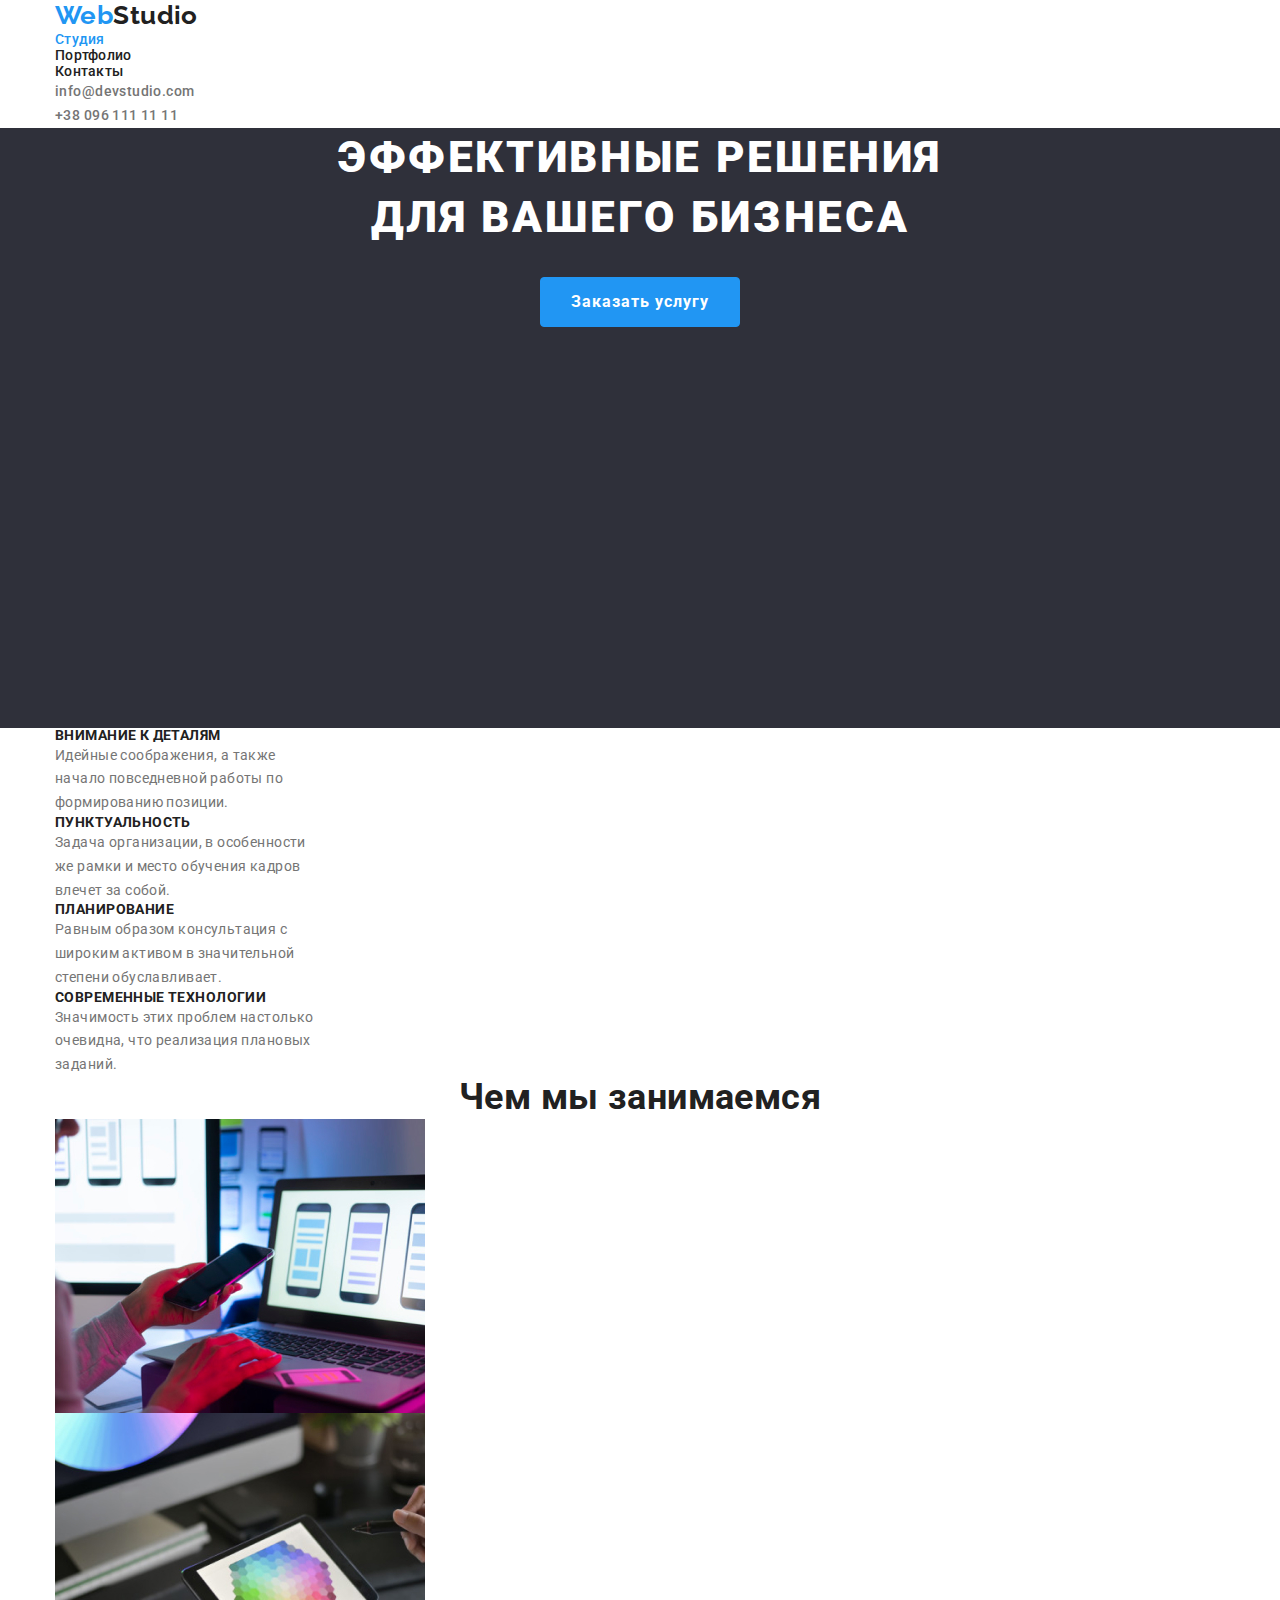
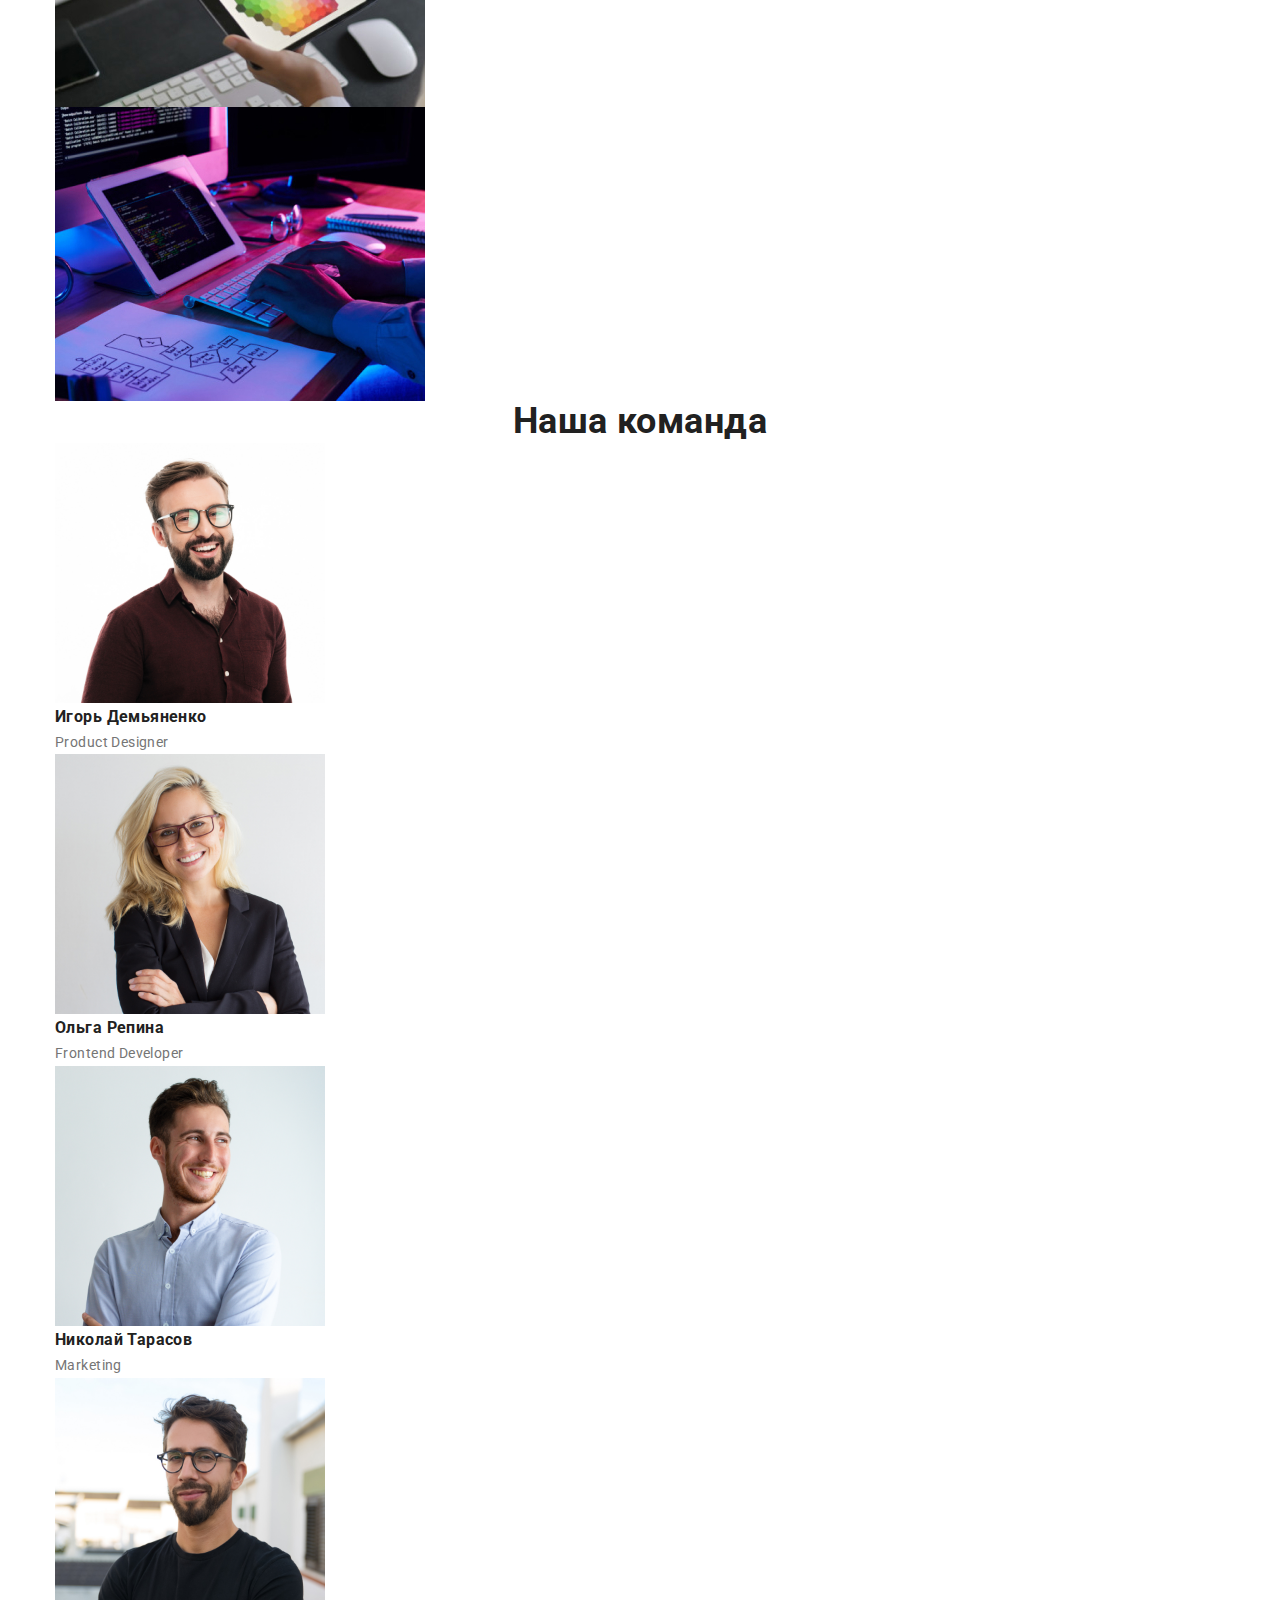
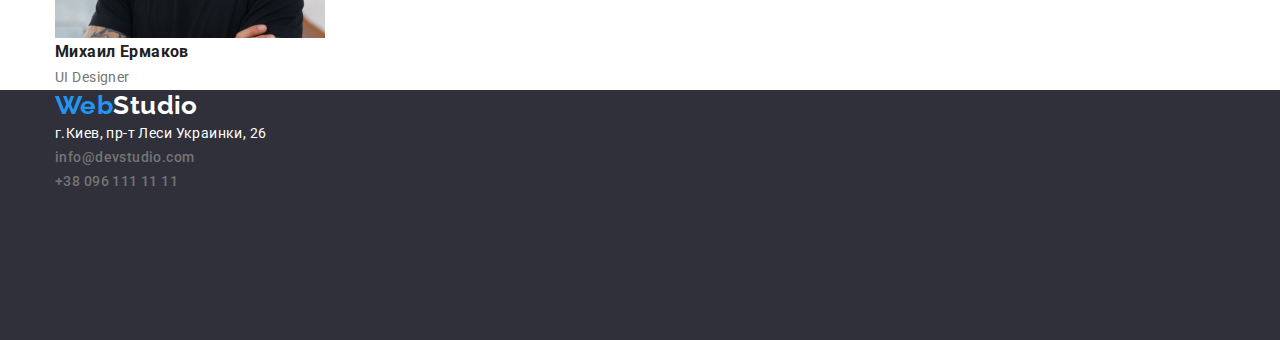
==== index.html @ feffd627 "change read me" ====
<!DOCTYPE html>
<html lang="ru">
<head>
    <meta charset="UTF-8">
    <meta http-equiv="X-UA-Compatible" content="IE=edge">
    <meta name="viewport" content="width=device-width, initial-scale=1.0">
    <title>Studio</title>
    <link rel="preconnect" href="https://fonts.gstatic.com">
    <link href="https://fonts.googleapis.com/css2?family=Raleway:wght@700&family=Roboto:wght@400;500;700&display=swap" rel="stylesheet">
    <link rel="stylesheet" href="./css/main.css">
</head>
<body>
    <header>
        <div class="container">
            <nav class="header-nav">
                <a href="./index.html" class="logo black">
                    <span class="blue">Web</span><span>Studio</span>
                </a>
                <ul class="page-ref"> 
                    <li>
                        <a href="index.html" class="active page">Студия</a>
                    </li>
                    <li>
                        <a href="portfolio.html" class="page">Портфолио</a>
                    </li>
                    <li>
                        <a href="/contact" class="page">Контакты</a>
                    </li>
                </ul>
            </nav>
            <ul class="contacts">
                <li>
                    <a href="/email" class="mail">info@devstudio.com</a>
                </li>
                <li>
                    <a href="/mobile">+38 096 111 11 11</a>
                </li>
            </ul>         
        </div>
    </header>
    <main>
        <section class="hero">
            <div class="container">
                <h1>Эффективные решения<br>для вашего бизнеса</h1>
                <button class="button">Заказать услугу</button>
            </div>
        </section>
         <!-- Особенности -->
        <section class="advantages">
            <div class="container">
                <!-- заголовок скроем -->
                <h2 class=advantages-title>Принципы работы</h2>
                <ul>
                    <li class="advantages-list">
                        <h3>Внимание к деталям</h3>
                        <p>Идейные соображения, а также начало повседневной работы по формированию позиции.</p>
                    </li>
                    <li class="advantages-list">
                        <h3>Пунктуальность</h3>
                        <p>Задача организации, в особенности же рамки и место обучения кадров влечет за собой.</p>
                    </li>
                    <li class="advantages-list">
                        <h3>Планирование</h3>
                        <p>Равным образом консультация с широким активом в значительной степени обуславливает.</p>
                    </li>
                    <li class="advantages-list">
                        <h3>Современные технологии</h3>
                        <p>Значимость этих проблем настолько очевидна, что реализация плановых заданий.</p>
                    </li>
                </ul>
            </div>
        </section>
        <!-- Чем мы занимаемся -->
        <section class="occupation">
            <div class="container">
                <h2 class="occupation-title">Чем мы занимаемся</h2>
                <ul class="occupation-direct">
                    <li>
                        <img src="./images/img01.jpg" alt="Фото рабочего места 1" width="370">
                    </li>
                    <li>
                        <img src="./images/img02.jpg" alt="Фото рабочего места 2" width="370">
                    </li>
                    <li>
                        <img src="./images/img03.jpg" alt="Фото рабочего места 3" width="370">
                    </li>
                </ul>
            </div>
        </section>
        <!-- Наша команда -->
        <section class="group">
            <div class="container">
                <h2 class="group-title">Наша команда</h2>
                <ul class="employee">
                    <li class="employee-card">
                        <img src="./images/img04.jpg" alt="фото Игоря Демьянченко" width="270">
                        <h3 class="employee-name">Игорь Демьяненко</h3>
                        <p>Product Designer</p>
                    </li>
                    <li class="employee-card">
                        <img src="./images/img05.jpg" alt="фото Ольги Репиной" width="270">
                        <h3 class="employee-name">Ольга Репина</h3>
                        <p>Frontend Developer</p>
                    </li>
                    <li class="employee-card">
                        <img src="./images/img06.jpg" alt="фото Николая Тарасова" width="270">
                        <h3 class="employee-name">Николай Тарасов</h3>
                        <p>Marketing</p>
                    </li>
                    <li class="employee-card">
                        <img src="./images/img07.jpg" alt="фото Михаила Ермакова" width="270">
                        <h3 class="employee-name">Михаил Ермаков</h3>
                        <p>UI Designer</p>
                    </li>
                </ul>
            </div>
        </section>
    </main>
    <!--добро пожаловать в подвал-->
    <footer>
        <div class="container">
            <a class="logo white" href="./index.html">
                <span class="blue">Web</span><span>Studio</span>
            </a>
            <address class="address">
                <p>г.Киев, пр-т Леси Украинки, 26</p>
            </address>
            <ul class="contacts">
                <li>
                    <a href="/email">info@devstudio.com</a>
                </li>
                <li>
                    <a href="/mobile">+38 096 111 11 11</a>
                </li>
            </ul>
        </div>              
    </footer>
</body>
</html>
---- css/main.css ----
/*обнуление стилей базавое*/
* {
  margin: 0;
  padding: 0;
  box-sizing: border-box;
}
/*основной стиль*/
img {
  display: block;
}
/*Применяем кастомную переменную*/
:root {
  --primary-font-color: #212121;
  --secondary-font-color: #757575;
  --accent-color: #2196f3;
  --second-accent-color: #ffffff;
  --hero-background-color: #2f303a;
  --background-color: #f5f4fa;
  --secondary-backround-color: #2f303a;
}
body {
  font-family: 'Roboto', sans-serif;
  font-weight: 400;
  letter-spacing: 0.03em;
  font-size: 14px;
  line-height: 1.71;
  color: var(--primary-font-color);
  margin: 0px;
}
/*Убираем точки элементов списка*/
ul {
  list-style-type: none;
  padding: 0;
  margin: 0;
}
/*убираем подчеркивание ссылок*/
a,
a:visited {
  text-decoration: none;
}
h1 {
  margin: 0;
  font-weight: 900;
  font-size: 44px;
  line-height: 1.36;
  letter-spacing: 0.06em;
  text-align: center;
  color: #ffffff;
  text-transform: uppercase;
}
/*задаём основные параметры которые не были унаследованны*/
h2 {
  font-size: 36px;
  line-height: 1.16;
  font-weight: 700;
  text-align: center;
  margin: 0;
}
/*убераем маржин для заголовка 3 уровня*/
h3 {
  margin: 0;
}
h3 p {
  font-style: normal;
  font-weight: normal;
  font-size: 14px;
  line-height: 1.7;
  color: var(--secondary-font-color);
  letter-spacing: 0.03em;
}
/*Прячем псевдо заголовки*/
.advantages-title,
.portfolio-title {
  display: none;
}
/*размер основного контейнера нв всех секциях*/
.container {
  width: 1200px;
  padding-left: 15px;
  padding-right: 15px;
  margin-left: auto;
  margin-right: auto;
}
.header-nav {
  /* display: flex;
  /* align-items: center; */
  height: inherit;
}
.logo {
  font-family: 'Raleway', sans-serif;
  font-weight: 700;
  font-size: 26px;
  line-height: 1.19;
  padding-top: 24px;
  padding-bottom: 25px;
}
.black {
  color: var(--primary-font-color);
}
.white {
  color: var(--second-accent-color);
}
.blue {
  color: var(--accent-color);
}
.logo:focus {
  outline: none;
}
/*убираем поля при фокусироке мышью*/
.page:focus {
  outline: none;
  color: var(--accent-color);
}
.header-nav {
  /*display: flex;
  align-items: center;*/
  height: inherit;
}
.page {
  color: var(--primary-font-color);
  /*padding-top: 32px;
  padding-bottom: 32px;*/
}
.page-ref,
a:visited {
  letter-spacing: 0.02em;
  line-height: 1.14;
  font-weight: 500;
}
/*подсвечиваем цветом активную страницу*/
.active.page {
  color: var(--accent-color);
}
/*Блок Герой - он такой! Кто мерял - тот знает*/
.hero {
  background-size: cover;
  background-position: absolute;
  background-color: var(--hero-background-color);
  text-align: center;
  height: 600px;
}
/*Геройская кнопка*/
.button,
.button:focus {
  width: 200px;
  height: 50px;
  border: 1px solid var(--accent-color);
  background-color: var(--accent-color);
  letter-spacing: 0.06em;
  line-height: 1.87;
  font-size: 16px;
  font-family: 'Roboto', sans-serif;
  color: var(--second-accent-color);
  font-weight: 700;
  outline: none;
  cursor: pointer;
  margin-top: 30px;
  border-radius: 4px;
}
/*задаём ключевые параметры блоку превосходств*/
.advantages {
  line-height: 1.1;
  letter-spacing: 0.03em;
}
/*меняем направление и задаём внутренний просвет списку
.advantages ul{
  display: flex;
  justify-content: space-between;
}*/
/*задаем ширину блока преимуществ*/
.advantages li {
  width: 270px;
}
.advantages h3 {
  font-size: 14px;
  line-height: 1.14;
  font-weight: 700;
  text-transform: uppercase;
  color: var(--primary-font-color);
}
.advantages,
.group p {
  line-height: 1.7;
  color: var(--secondary-font-color);
}

footer {
  background-color: #2f303a;
  height: 250px;
}

/*отменяем интерполяцию*/
.address {
  font-style: normal;
  color: var(--second-accent-color);
}
.contacts a {
  font-weight: 500;
  line-height: 1.1;
  color: var(--secondary-font-color);
}
.filter-button {
  font-family: 'Roboto', sans-serif;
  font-weight: 500;
  font-weight: 500;
  font-size: 16px;
  line-height: 1.63;
  background-color: var(--background-color);
  color: var(--primary-font-color);
  padding: 6px 22px;
  border-radius: 4px;
  border: none;
  transition: 0.3s;
}
.filter-button:hover {
  background-color: var(--accent-color);
  color: var(--second-accent-color);
  box-shadow: 0px 3px 1px rgba(0, 0, 0, 0.1), 0px 1px 2px rgba(0, 0, 0, 0.08),
    0px 2px 2px rgba(0, 0, 0, 0.12);
}
.project-link {
  font-weight: bold;
  font-size: 18px;
  line-height: 2;
  letter-spacing: 0.06em;
  color: var(--primary-font-color);
}
.project-link p {
  font-size: 16px;
  line-height: 1.87;
  letter-spacing: 0.03em;
  color: var(--secondary-font-color);
}
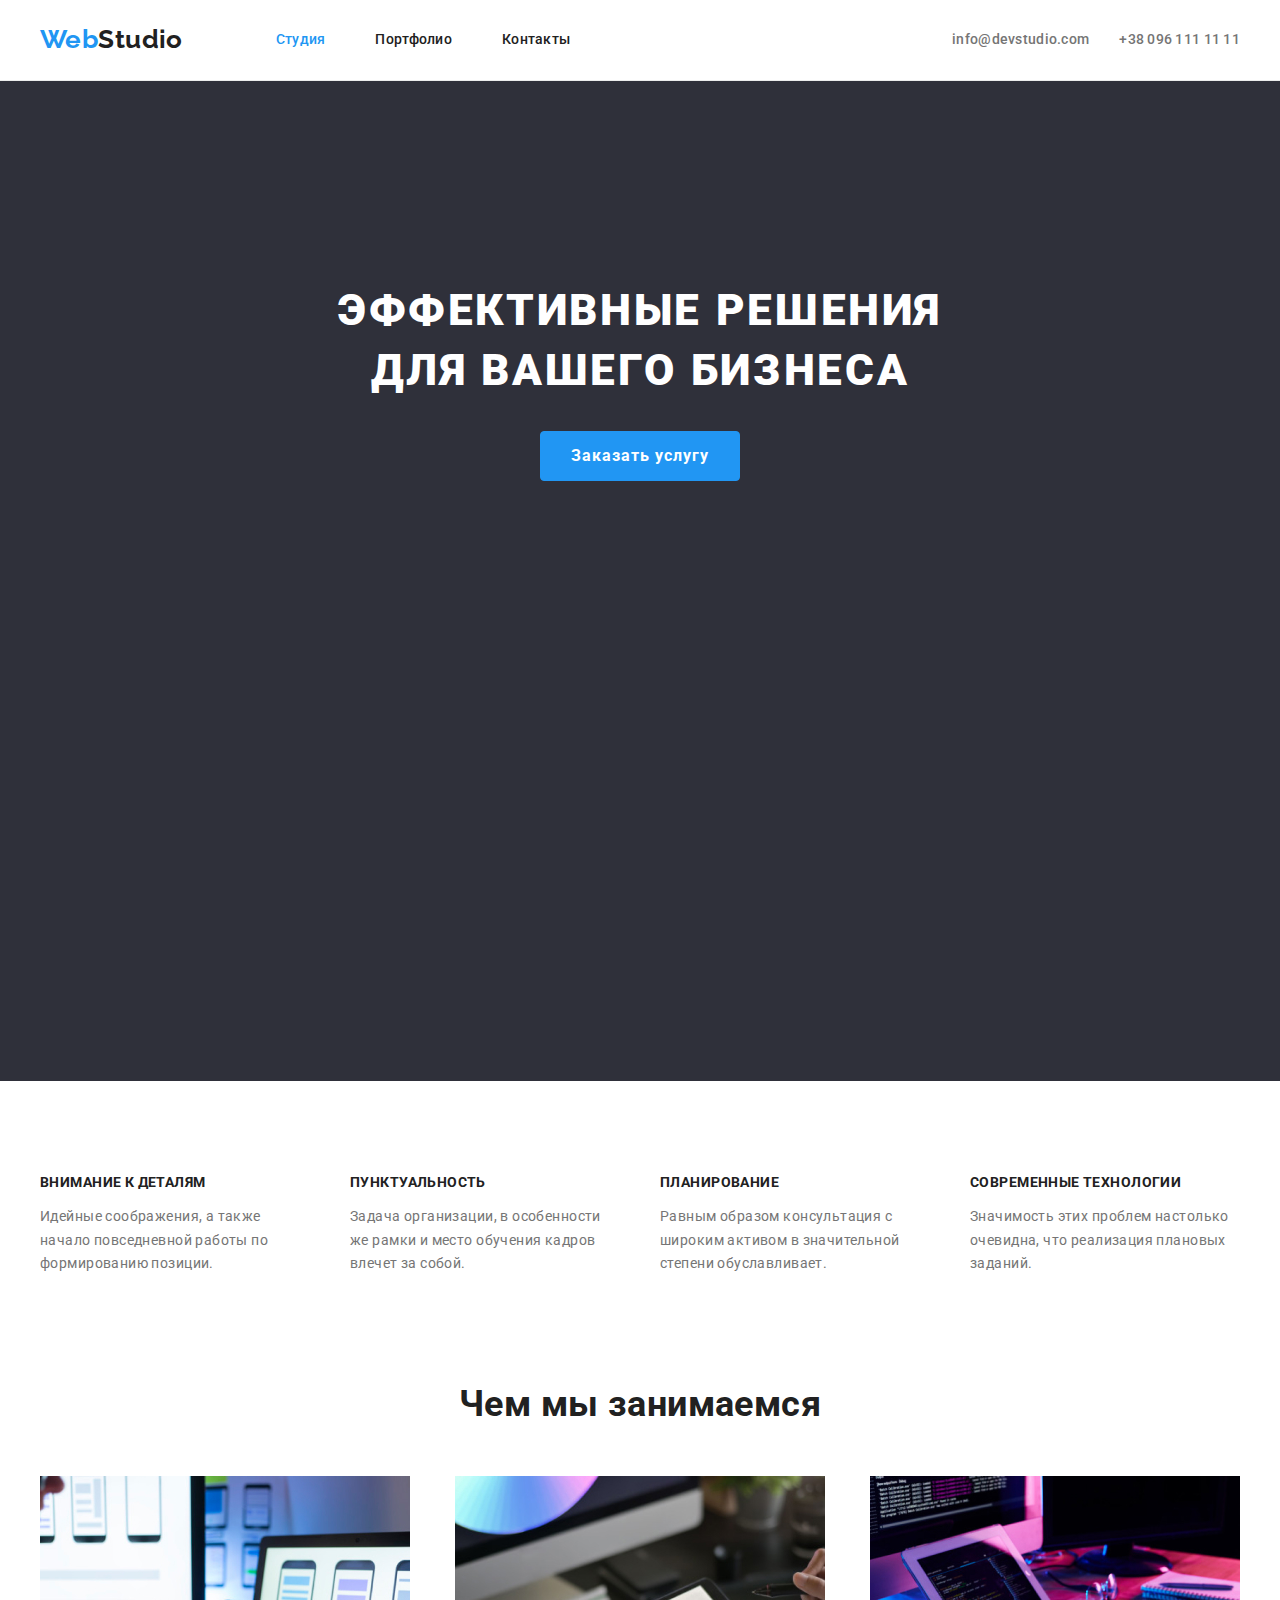
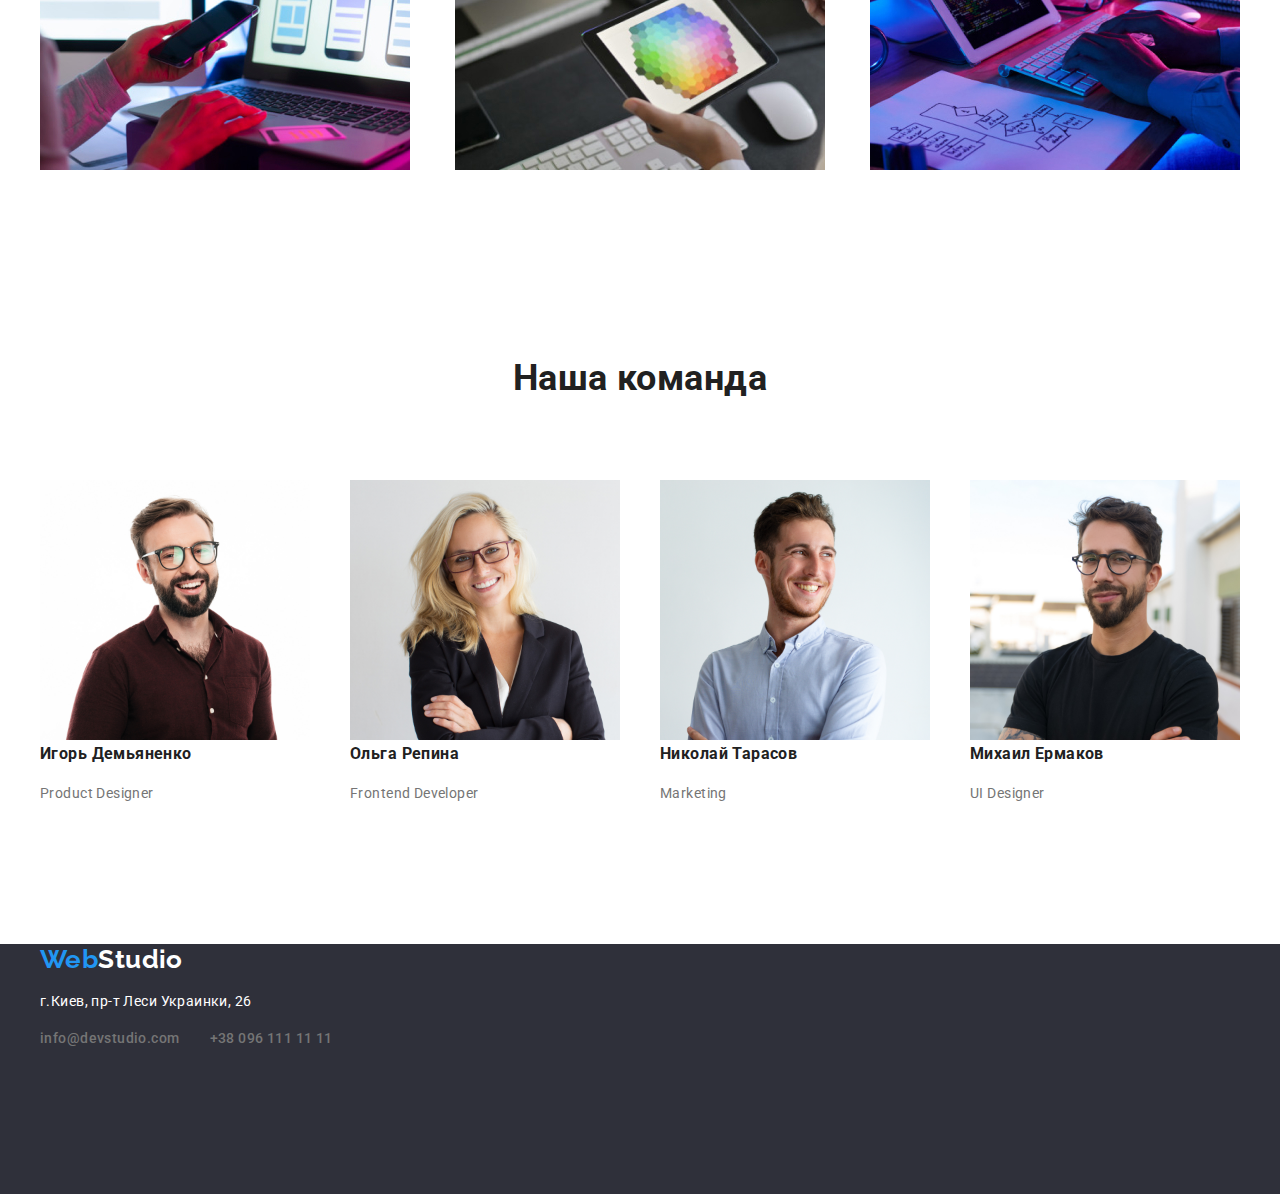
==== commit ccef2f89: "add geometry and style" ====
--- a/index.html
+++ b/index.html
@@ -7,21 +7,22 @@
     <title>Studio</title>
     <link rel="preconnect" href="https://fonts.gstatic.com">
     <link href="https://fonts.googleapis.com/css2?family=Raleway:wght@700&family=Roboto:wght@400;500;700&display=swap" rel="stylesheet">
+    <link rel="stilesheet" href="https://cdnjs.cloudflare.com/ajax/libs/modern-normalize/1.0.0/modern-normalize.min.css">
     <link rel="stylesheet" href="./css/main.css">
 </head>
 <body>
     <header>
-        <div class="container">
+        <div class="container header">
             <nav class="header-nav">
                 <a href="./index.html" class="logo black">
-                    <span class="blue">Web</span><span>Studio</span>
+                    <span class="blue">Web</span>Studio
                 </a>
                 <ul class="page-ref"> 
                     <li>
-                        <a href="index.html" class="active page">Студия</a>
+                        <a href="./index.html" class="active page">Студия</a>
                     </li>
                     <li>
-                        <a href="portfolio.html" class="page">Портфолио</a>
+                        <a href="./portfolio.html" class="page">Портфолио</a>
                     </li>
                     <li>
                         <a href="/contact" class="page">Контакты</a>
@@ -33,7 +34,7 @@
                     <a href="/email" class="mail">info@devstudio.com</a>
                 </li>
                 <li>
-                    <a href="/mobile">+38 096 111 11 11</a>
+                    <a href="/mobile" class="mobile">+38 096 111 11 11</a>
                 </li>
             </ul>         
         </div>
--- a/css/main.css
+++ b/css/main.css
@@ -1,14 +1,4 @@
-/*обнуление стилей базавое*/
-* {
-  margin: 0;
-  padding: 0;
-  box-sizing: border-box;
-}
-/*основной стиль*/
-img {
-  display: block;
-}
-/*Применяем кастомную переменную*/
+/* Применяем кастомную переменную */
 :root {
   --primary-font-color: #212121;
   --secondary-font-color: #757575;
@@ -18,6 +8,10 @@
   --background-color: #f5f4fa;
   --secondary-backround-color: #2f303a;
 }
+/* отображаем картинки блоками */
+img {
+  display: block;
+}
 body {
   font-family: 'Roboto', sans-serif;
   font-weight: 400;
@@ -27,13 +21,13 @@
   color: var(--primary-font-color);
   margin: 0px;
 }
-/*Убираем точки элементов списка*/
+/* Убираем точки элементов списка */
 ul {
   list-style-type: none;
   padding: 0;
   margin: 0;
 }
-/*убираем подчеркивание ссылок*/
+/* убираем подчеркивание ссылок */
 a,
 a:visited {
   text-decoration: none;
@@ -48,7 +42,7 @@
   color: #ffffff;
   text-transform: uppercase;
 }
-/*задаём основные параметры которые не были унаследованны*/
+/* задаём основные параметры которые не были унаследованны */
 h2 {
   font-size: 36px;
   line-height: 1.16;
@@ -56,7 +50,7 @@
   text-align: center;
   margin: 0;
 }
-/*убераем маржин для заголовка 3 уровня*/
+/* убераем маржин для заголовка 3 уровня */
 h3 {
   margin: 0;
 }
@@ -68,12 +62,12 @@
   color: var(--secondary-font-color);
   letter-spacing: 0.03em;
 }
-/*Прячем псевдо заголовки*/
+/* Прячем псевдо заголовки */
 .advantages-title,
 .portfolio-title {
   display: none;
 }
-/*размер основного контейнера нв всех секциях*/
+/* размер основного контейнера нв всех секциях */
 .container {
   width: 1200px;
   padding-left: 15px;
@@ -81,10 +75,16 @@
   margin-left: auto;
   margin-right: auto;
 }
+header {
+  border-bottom: 1px solid #ececec;
+}
+.header {
+  display: flex;
+  align-items: center;
+}
 .header-nav {
-  /* display: flex;
-  /* align-items: center; */
-  height: inherit;
+  display: flex;
+  align-items: center;
 }
 .logo {
   font-family: 'Raleway', sans-serif;
@@ -106,20 +106,24 @@
 .logo:focus {
   outline: none;
 }
-/*убираем поля при фокусироке мышью*/
+.logo.black {
+  margin-right: 93px;
+}
+.page-ref {
+  display: flex;
+}
+.page-ref li:not(:last-child) {
+  margin-right: 50px;
+}
 .page:focus {
   outline: none;
   color: var(--accent-color);
 }
-.header-nav {
-  /*display: flex;
-  align-items: center;*/
-  height: inherit;
-}
+/* Нашим ссылкам задаём верхний и нижний отступ */
 .page {
   color: var(--primary-font-color);
-  /*padding-top: 32px;
-  padding-bottom: 32px;*/
+  padding-top: 32px;
+  padding-bottom: 32px;
 }
 .page-ref,
 a:visited {
@@ -127,6 +131,29 @@
   line-height: 1.14;
   font-weight: 500;
 }
+/* меняем цвет ссылок и контактов при наведении курсора */
+.page-ref a:hover,
+.mail:hover,
+.mobile:hover {
+  color: var(--accent-color);
+}
+/* Располагаем информацию блока контактов горизонтально */
+.contacts {
+  display: flex;
+  margin-left: auto;
+}
+.contacts li:last-child {
+  margin-left: 30px;
+}
+.mail,
+.mobile {
+  display: flex;
+  align-items: center;
+  letter-spacing: 0.02em;
+  line-height: 1.2;
+  font-weight: 500;
+  color: var(--secondary-font-color);
+}
 /*подсвечиваем цветом активную страницу*/
 .active.page {
   color: var(--accent-color);
@@ -134,10 +161,13 @@
 /*Блок Герой - он такой! Кто мерял - тот знает*/
 .hero {
   background-size: cover;
-  background-position: absolute;
+  background-position: center;
   background-color: var(--hero-background-color);
   text-align: center;
   height: 600px;
+  display: flex;
+  padding-top: 200px;
+  padding-bottom: 200px;
 }
 /*Геройская кнопка*/
 .button,
@@ -161,12 +191,13 @@
 .advantages {
   line-height: 1.1;
   letter-spacing: 0.03em;
-}
-/*меняем направление и задаём внутренний просвет списку
-.advantages ul{
+  padding-top: 94px;
+  padding-bottom: 94px;
+}
+.advantages ul {
   display: flex;
   justify-content: space-between;
-}*/
+}
 /*задаем ширину блока преимуществ*/
 .advantages li {
   width: 270px;
@@ -183,25 +214,48 @@
   line-height: 1.7;
   color: var(--secondary-font-color);
 }
+/* секция Occupation */
+.occupation {
+  padding-bottom: 94px;
+}
 
-footer {
-  background-color: #2f303a;
-  height: 250px;
+.occupation-title {
+  margin-bottom: 50px;
+}
+.occupation-direct {
+  display: flex;
+  justify-content: space-between;
+}
+/* блок Group */
+.group {
+  display: flex;
+  padding-top: 94px;
+  padding-bottom: 94px;
+}
+.employee {
+  display: flex;
+  justify-content: space-between;
+}
+.employee-card {
+  padding-top: 30px;
+  padding-bottom: 30px;
+}
+.group h2 {
+  margin-bottom: 50px;
+}
+.employee-card > li {
+  background-color: white;
+  width: 270px;
+  box-shadow: 0px 1px 3px rgba(0, 0, 0, 0.12), 0px 1px 1px rgba(0, 0, 0, 0.14),
+    0px 2px 1px rgba(0, 0, 0, 0.2);
+  border-radius: 0px 0px 4px 4px;
+  text-align: center;
 }
 
-/*отменяем интерполяцию*/
-.address {
-  font-style: normal;
-  color: var(--second-accent-color);
-}
-.contacts a {
-  font-weight: 500;
-  line-height: 1.1;
-  color: var(--secondary-font-color);
-}
-.filter-button {
+/* Страница Portfolio */
+
+.filter-panel button {
   font-family: 'Roboto', sans-serif;
-  font-weight: 500;
   font-weight: 500;
   font-size: 16px;
   line-height: 1.63;
@@ -209,14 +263,38 @@
   color: var(--primary-font-color);
   padding: 6px 22px;
   border-radius: 4px;
-  border: none;
+  border: 1px solid #f5f4fa;
   transition: 0.3s;
 }
-.filter-button:hover {
+.filter-panel button:hover {
   background-color: var(--accent-color);
+  border-color: transparent;
   color: var(--second-accent-color);
+  cursor: pointer;
   box-shadow: 0px 3px 1px rgba(0, 0, 0, 0.1), 0px 1px 2px rgba(0, 0, 0, 0.08),
     0px 2px 2px rgba(0, 0, 0, 0.12);
+}
+.portfolio {
+  display: flex;
+  padding-bottom: 94px;
+  padding-top: 94px;
+}
+.filter-panel {
+  display: flex;
+  justify-content: center;
+  margin-left: 50px;
+}
+.filter-panel li {
+  margin-right: 8;
+}
+.filter-panel li:last-child {
+  margin-right: 0px;
+}
+.project-link li {
+  width: 370px;
+  border: 1px solid #eeeeee;
+  margin-left: 30px;
+  margin-top: 30px;
 }
 .project-link {
   font-weight: bold;
@@ -225,9 +303,51 @@
   letter-spacing: 0.06em;
   color: var(--primary-font-color);
 }
-.project-link p {
+.projects-list {
+  display: flex;
+  flex-wrap: wrap;
+  margin-left: -30px;
+  margin-top: -30px;
+}
+.projects-list li {
+  width: 370px;
+  border: 1px solid #eeeeee;
+  margin-left: 30px;
+  margin-top: 30px;
+}
+.projects-list h2 {
+  font-weight: 700;
+  font-size: 18px;
+  letter-spacing: 0.06em;
+  line-height: 2;
+  text-align: left;
+  color: var(--primary-font-color);
+  margin-top: 20px;
+  margin-left: 24px;
+  margin-bottom: 4px;
+}
+.projects-list p {
   font-size: 16px;
   line-height: 1.87;
   letter-spacing: 0.03em;
   color: var(--secondary-font-color);
-}
+  margin-top: 4px;
+  margin-left: 24px;
+  margin-bottom: 20px;
+}
+
+/* блок footer */
+footer {
+  background-color: #2f303a;
+  height: 250px;
+}
+/*отменяем интерполяцию*/
+.address {
+  font-style: normal;
+  color: var(--second-accent-color);
+}
+.contacts a {
+  font-weight: 500;
+  line-height: 1.1;
+  color: var(--secondary-font-color);
+}
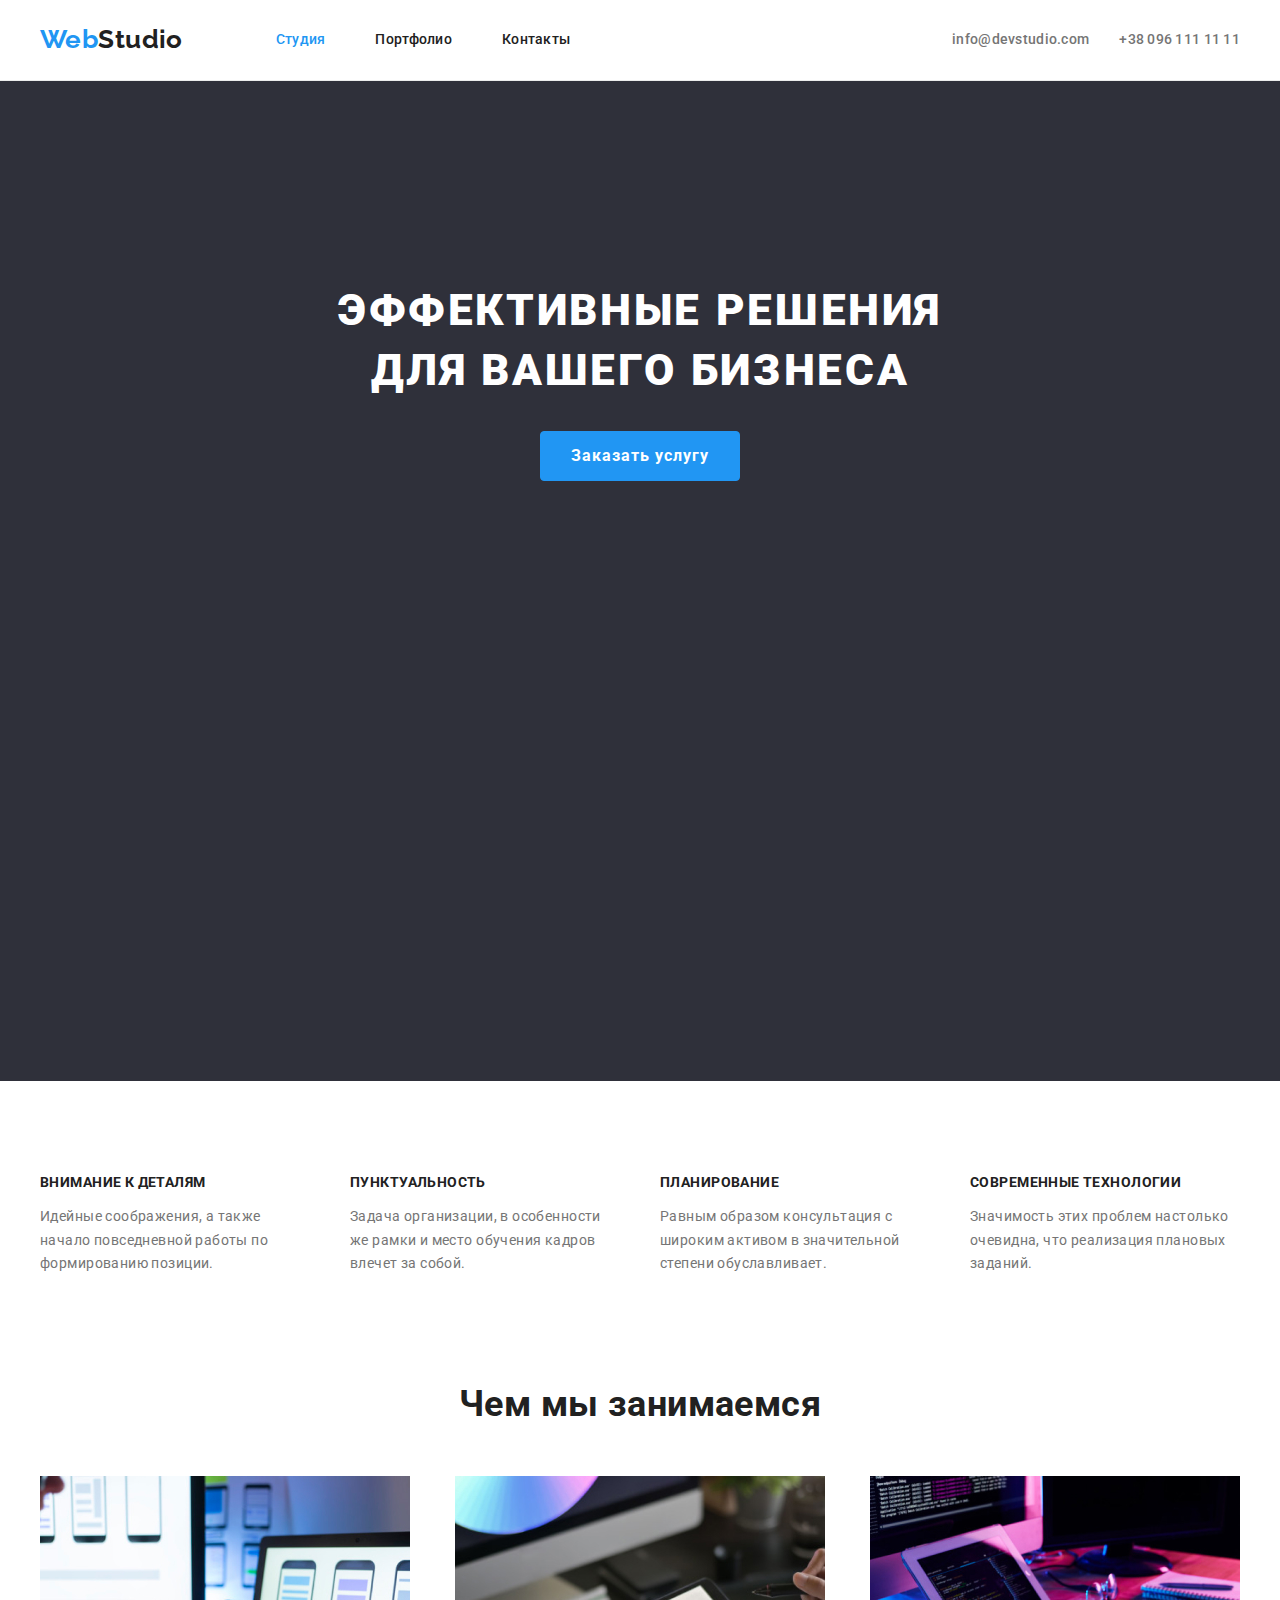
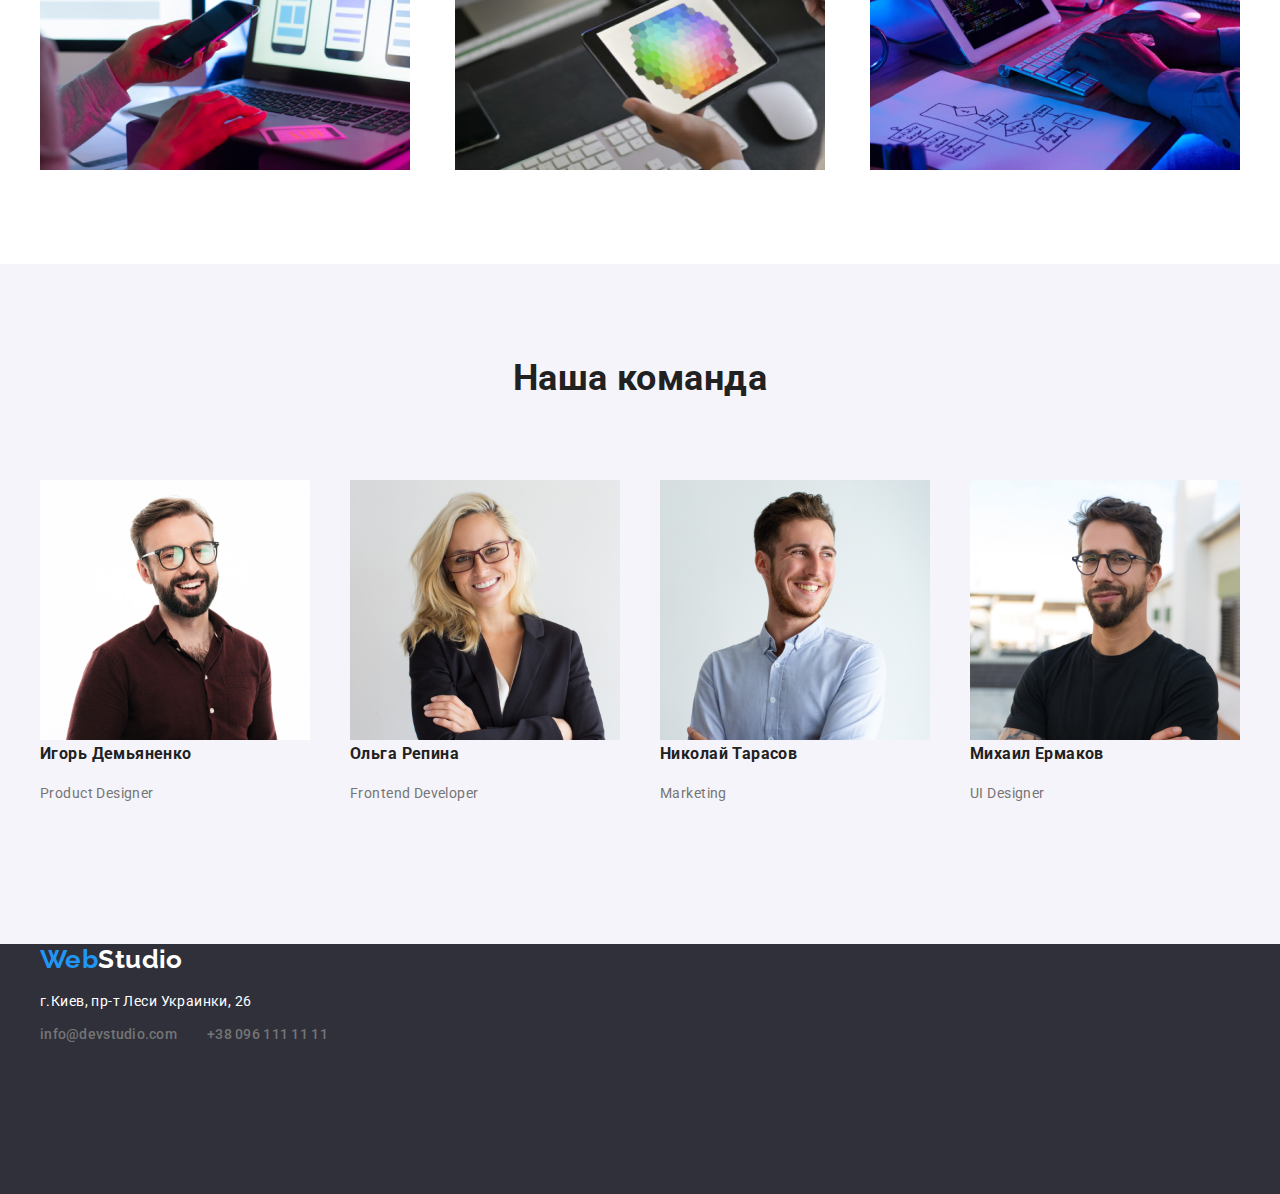
==== commit 5184cba6: "arranges the portfolio buttons" ====
--- a/index.html
+++ b/index.html
@@ -25,16 +25,16 @@
                         <a href="./portfolio.html" class="page">Портфолио</a>
                     </li>
                     <li>
-                        <a href="/contact" class="page">Контакты</a>
+                        <a href="https://github.com/OrlovskyiPavlo/goit-markup-hw-03" class="page">Контакты</a>
                     </li>
                 </ul>
             </nav>
             <ul class="contacts">
                 <li>
-                    <a href="/email" class="mail">info@devstudio.com</a>
+                    <a href="mailto:info@devstudio.com" class="mail">info@devstudio.com</a>
                 </li>
                 <li>
-                    <a href="/mobile" class="mobile">+38 096 111 11 11</a>
+                    <a href="tel:+380961111111" class="mobile">+38 096 111 11 11</a>
                 </li>
             </ul>         
         </div>
@@ -50,7 +50,7 @@
         <section class="advantages">
             <div class="container">
                 <!-- заголовок скроем -->
-                <h2 class=advantages-title>Принципы работы</h2>
+                <h2 class=visually-hidden>Принципы работы</h2>
                 <ul>
                     <li class="advantages-list">
                         <h3>Внимание к деталям</h3>
@@ -128,10 +128,10 @@
             </address>
             <ul class="contacts">
                 <li>
-                    <a href="/email">info@devstudio.com</a>
+                    <a href="mailto:info@devstudio.com" class="mail">info@devstudio.com</a>
                 </li>
                 <li>
-                    <a href="/mobile">+38 096 111 11 11</a>
+                    <a href="tel:+380961111111" class="mobile">+38 096 111 11 11</a>
                 </li>
             </ul>
         </div>              
--- a/css/main.css
+++ b/css/main.css
@@ -7,6 +7,8 @@
   --hero-background-color: #2f303a;
   --background-color: #f5f4fa;
   --secondary-backround-color: #2f303a;
+  --card-shadow: 0px 2px 1px rgba(0, 0, 0, 0.2), 0px 1px 1px rgba(0, 0, 0, 0.14),
+    0px 1px 3px rgba(0, 0, 0, 0.12);
 }
 /* отображаем картинки блоками */
 img {
@@ -63,11 +65,17 @@
   letter-spacing: 0.03em;
 }
 /* Прячем псевдо заголовки */
-.advantages-title,
-.portfolio-title {
-  display: none;
-}
-/* размер основного контейнера нв всех секциях */
+.visually-hidden {
+  position: absolute !important;
+  clip: rect(1px 1px 1px 1px); /* IE6, IE7 */
+  clip: rect(1px, 1px, 1px, 1px);
+  padding: 0 !important;
+  border: 0 !important;
+  height: 1px !important;
+  width: 1px !important;
+  overflow: hidden;
+}
+/* размер основного контейнера на всех секциях */
 .container {
   width: 1200px;
   padding-left: 15px;
@@ -198,6 +206,9 @@
   display: flex;
   justify-content: space-between;
 }
+.advantages li:last-child {
+  margin-right: 0;
+}
 /*задаем ширину блока преимуществ*/
 .advantages li {
   width: 270px;
@@ -228,6 +239,7 @@
 }
 /* блок Group */
 .group {
+  background-color: var(--background-color);
   display: flex;
   padding-top: 94px;
   padding-bottom: 94px;
@@ -235,6 +247,9 @@
 .employee {
   display: flex;
   justify-content: space-between;
+}
+.employee li:last-child {
+  margin-right: 0;
 }
 .employee-card {
   padding-top: 30px;
@@ -246,14 +261,22 @@
 .employee-card > li {
   background-color: white;
   width: 270px;
-  box-shadow: 0px 1px 3px rgba(0, 0, 0, 0.12), 0px 1px 1px rgba(0, 0, 0, 0.14),
-    0px 2px 1px rgba(0, 0, 0, 0.2);
-  border-radius: 0px 0px 4px 4px;
+  box-shadow: var(--card-shadow);
   text-align: center;
 }
 
 /* Страница Portfolio */
-
+.portfolio {
+  display: flex;
+  padding-bottom: 94px;
+  padding-top: 94px;
+}
+.filter-panel {
+  display: flex;
+  justify-content: centere;
+  margin-left: 280px;
+  padding-bottom: 88px;
+}
 .filter-panel button {
   font-family: 'Roboto', sans-serif;
   font-weight: 500;
@@ -274,18 +297,8 @@
   box-shadow: 0px 3px 1px rgba(0, 0, 0, 0.1), 0px 1px 2px rgba(0, 0, 0, 0.08),
     0px 2px 2px rgba(0, 0, 0, 0.12);
 }
-.portfolio {
-  display: flex;
-  padding-bottom: 94px;
-  padding-top: 94px;
-}
-.filter-panel {
-  display: flex;
-  justify-content: center;
-  margin-left: 50px;
-}
 .filter-panel li {
-  margin-right: 8;
+  margin-right: 8px;
 }
 .filter-panel li:last-child {
   margin-right: 0px;
@@ -315,7 +328,7 @@
   margin-left: 30px;
   margin-top: 30px;
 }
-.projects-list h2 {
+.projects-list h3 {
   font-weight: 700;
   font-size: 18px;
   letter-spacing: 0.06em;
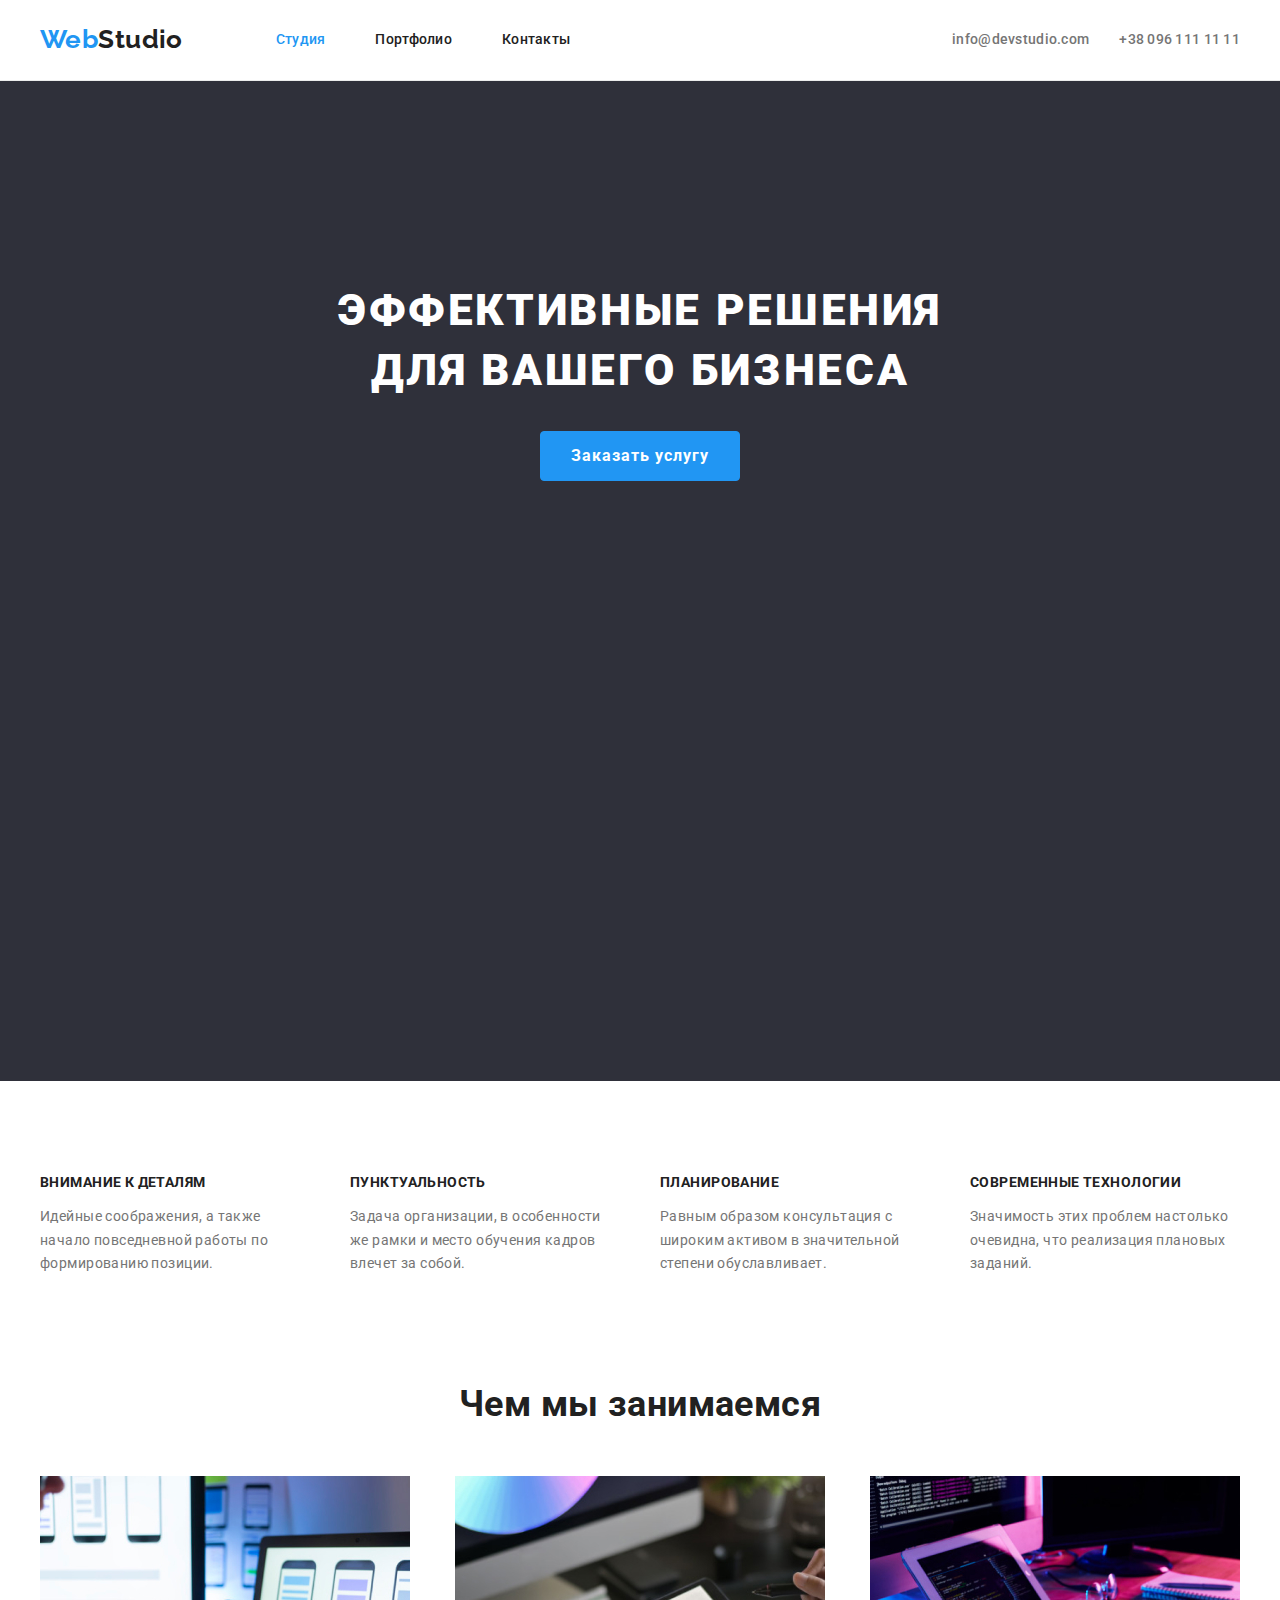
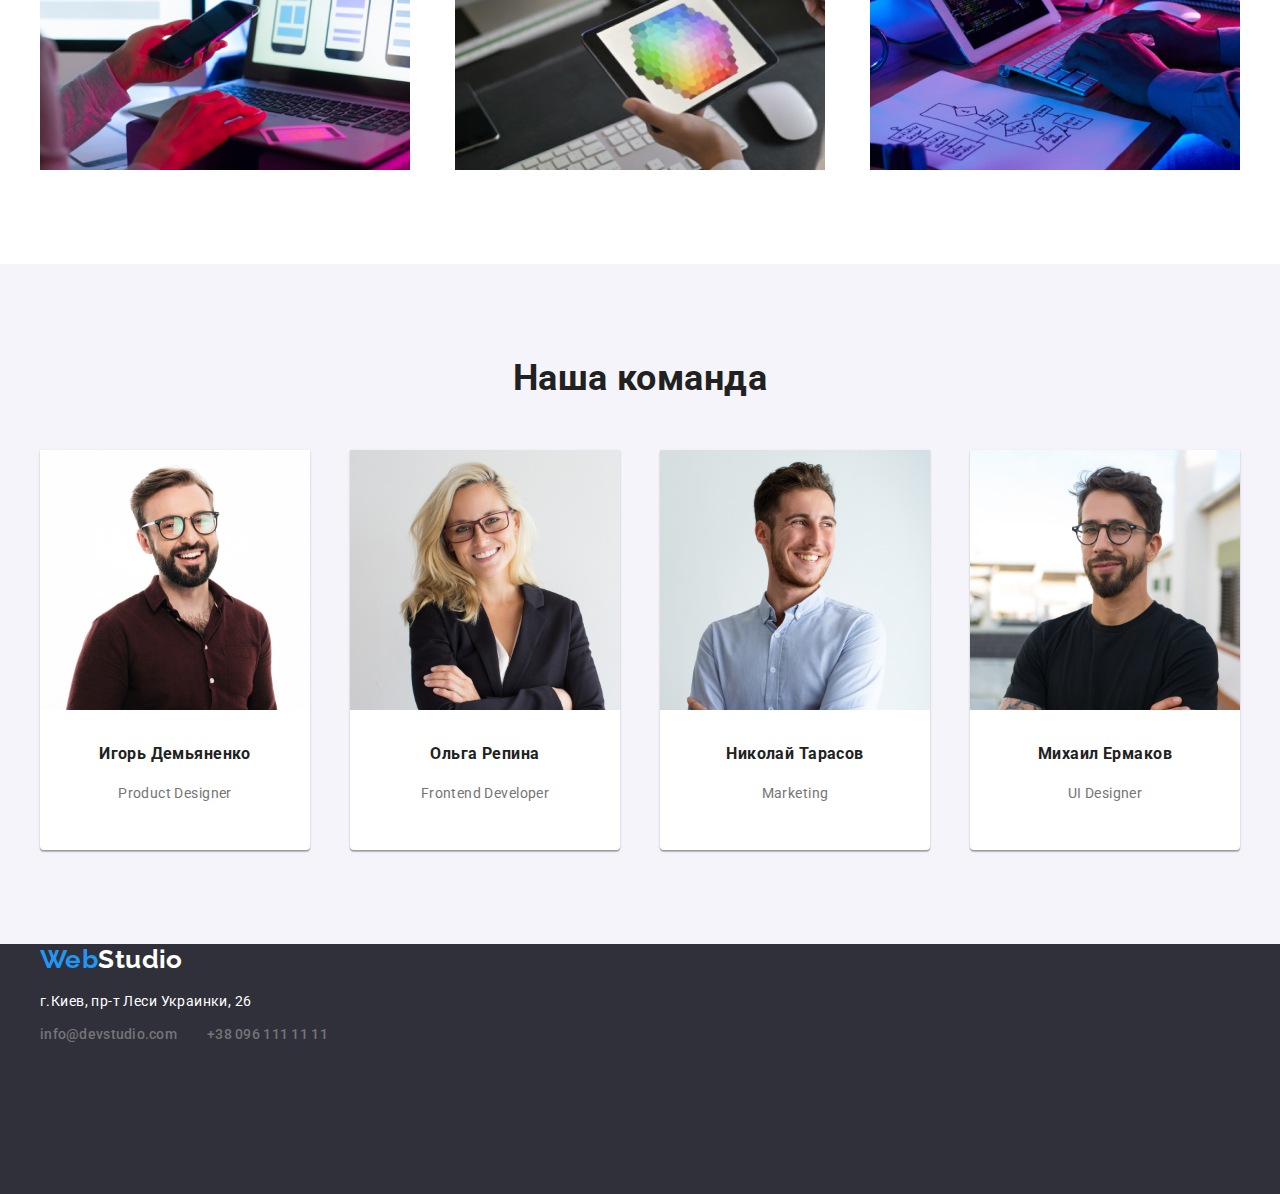
==== commit 62c6b16e: "organize the team cards" ====
--- a/index.html
+++ b/index.html
@@ -91,27 +91,35 @@
         <!-- Наша команда -->
         <section class="group">
             <div class="container">
-                <h2 class="group-title">Наша команда</h2>
-                <ul class="employee">
-                    <li class="employee-card">
+                <h2>Наша команда</h2>
+                <ul class="employee-list">
+                    <li>
                         <img src="./images/img04.jpg" alt="фото Игоря Демьянченко" width="270">
-                        <h3 class="employee-name">Игорь Демьяненко</h3>
-                        <p>Product Designer</p>
+                        <div class="employee-card">
+                            <h3 class="employee-name">Игорь Демьяненко</h3>
+                            <p>Product Designer</p>
+                        </div>
                     </li>
-                    <li class="employee-card">
+                    <li>
                         <img src="./images/img05.jpg" alt="фото Ольги Репиной" width="270">
-                        <h3 class="employee-name">Ольга Репина</h3>
-                        <p>Frontend Developer</p>
+                        <div class="employee-card">
+                            <h3 class="employee-name">Ольга Репина</h3>
+                            <p>Frontend Developer</p>
+                        </div>
                     </li>
-                    <li class="employee-card">
+                    <li>
                         <img src="./images/img06.jpg" alt="фото Николая Тарасова" width="270">
-                        <h3 class="employee-name">Николай Тарасов</h3>
-                        <p>Marketing</p>
+                        <div class="employee-card">
+                            <h3 class="employee-name">Николай Тарасов</h3>
+                            <p>Marketing</p>
+                        </div>                        
                     </li>
-                    <li class="employee-card">
+                    <li>
                         <img src="./images/img07.jpg" alt="фото Михаила Ермакова" width="270">
-                        <h3 class="employee-name">Михаил Ермаков</h3>
-                        <p>UI Designer</p>
+                        <div class="employee-card">
+                            <h3 class="employee-name">Михаил Ермаков</h3>
+                            <p>UI Designer</p>
+                        </div>
                     </li>
                 </ul>
             </div>
--- a/css/main.css
+++ b/css/main.css
@@ -244,11 +244,11 @@
   padding-top: 94px;
   padding-bottom: 94px;
 }
-.employee {
+.employee-list {
   display: flex;
   justify-content: space-between;
 }
-.employee li:last-child {
+.employee-list li:last-child {
   margin-right: 0;
 }
 .employee-card {
@@ -258,10 +258,11 @@
 .group h2 {
   margin-bottom: 50px;
 }
-.employee-card > li {
-  background-color: white;
+.employee-list > li {
+  background-color: #ffffff;
   width: 270px;
   box-shadow: var(--card-shadow);
+  border-radius: 0px 0px 4px 4px;
   text-align: center;
 }
 
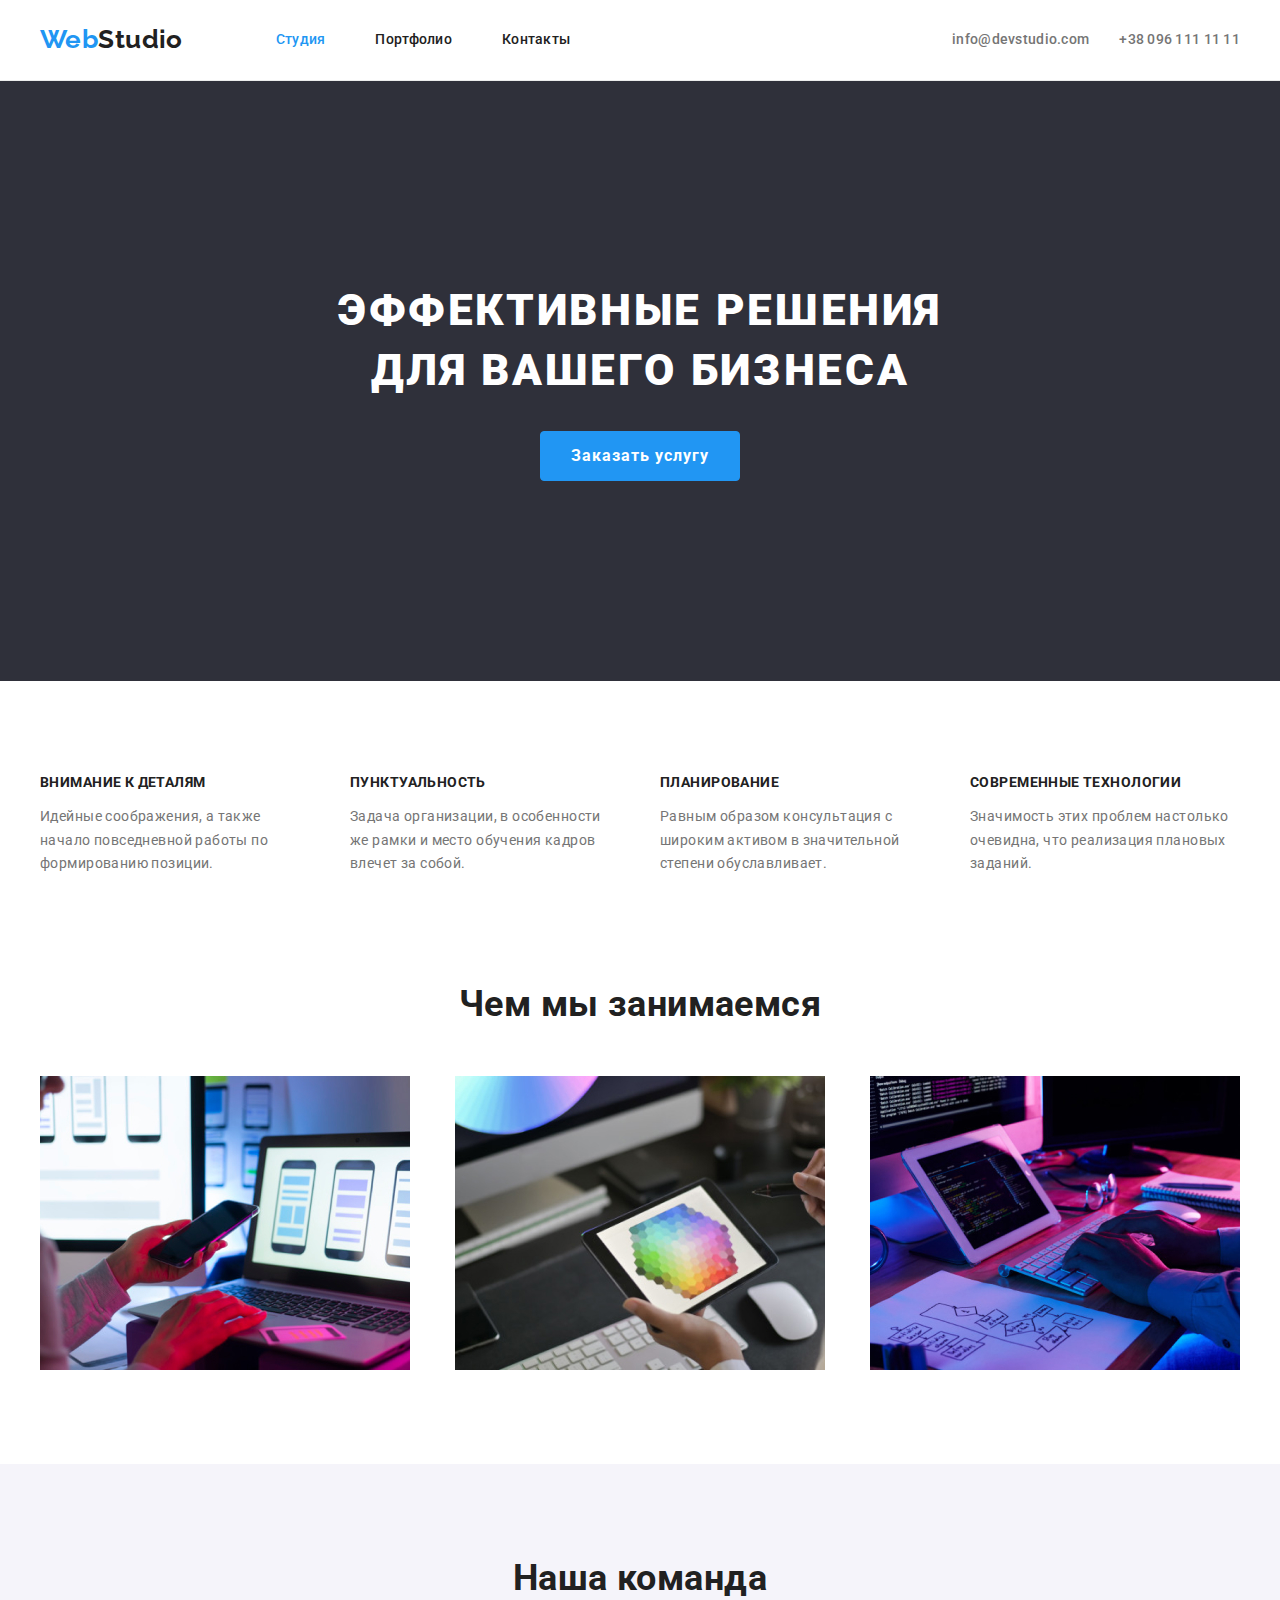
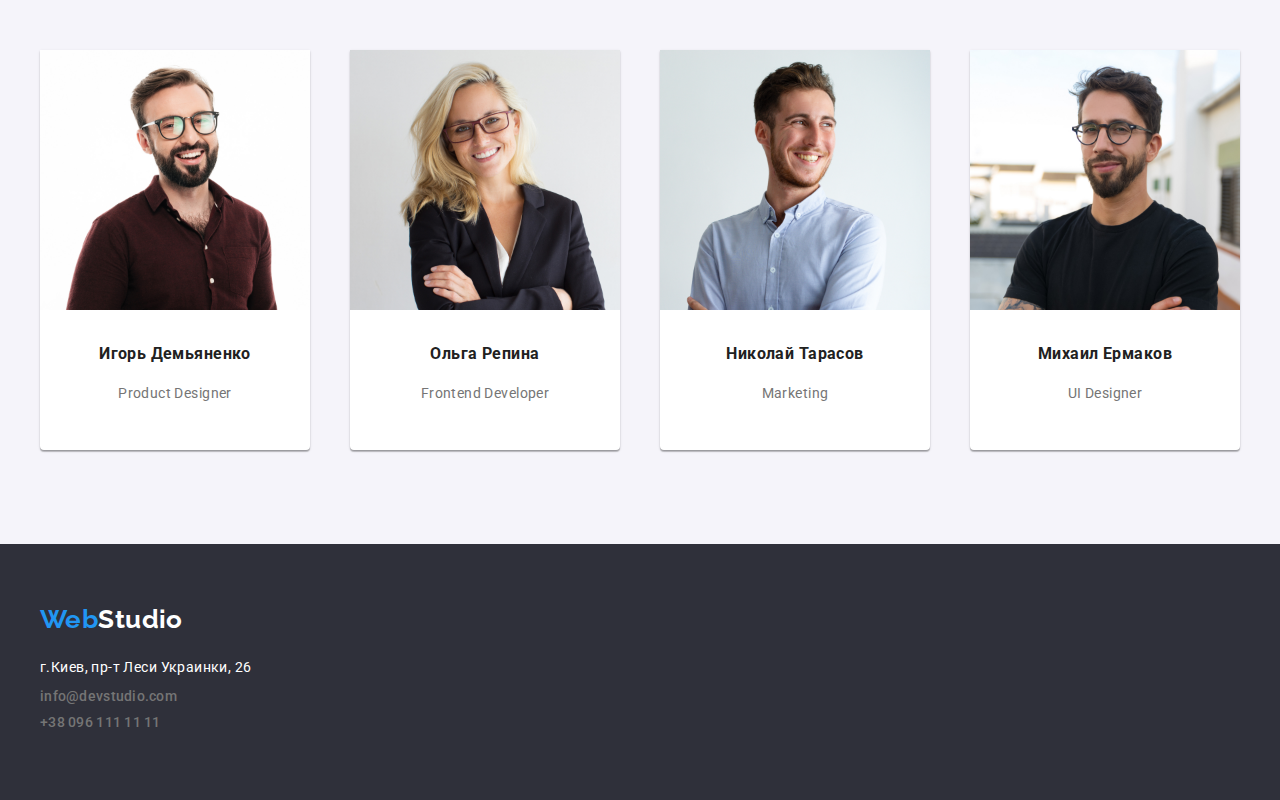
==== commit 5914f7ba: "correct hero size" ====
--- a/index.html
+++ b/index.html
@@ -127,14 +127,14 @@
     </main>
     <!--добро пожаловать в подвал-->
     <footer>
-        <div class="container">
+        <div class="container footer-flex">
             <a class="logo white" href="./index.html">
                 <span class="blue">Web</span><span>Studio</span>
             </a>
             <address class="address">
                 <p>г.Киев, пр-т Леси Украинки, 26</p>
             </address>
-            <ul class="contacts">
+            <ul class="footer-contacts">
                 <li>
                     <a href="mailto:info@devstudio.com" class="mail">info@devstudio.com</a>
                 </li>
--- a/css/main.css
+++ b/css/main.css
@@ -174,6 +174,7 @@
   text-align: center;
   height: 600px;
   display: flex;
+  box-sizing: border-box;
   padding-top: 200px;
   padding-bottom: 200px;
 }
@@ -352,14 +353,29 @@
 
 /* блок footer */
 footer {
-  background-color: #2f303a;
-  height: 250px;
+  background-color: var(--hero-background-color);
+}
+.footer-flex {
+  padding-top: 60px;
+  padding-bottom: 60px;
+}
+.logo.white {
+  display: inline-block;
+  padding-top: 0;
+  padding-bottom: 0;
 }
 /*отменяем интерполяцию*/
 .address {
   font-style: normal;
   color: var(--second-accent-color);
 }
+.address p {
+  margin-top: 20px;
+  margin-bottom: 9px;
+}
+.footer-contacts li:not(last-child) {
+  margin-bottom: 9px;
+}
 .contacts a {
   font-weight: 500;
   line-height: 1.1;
